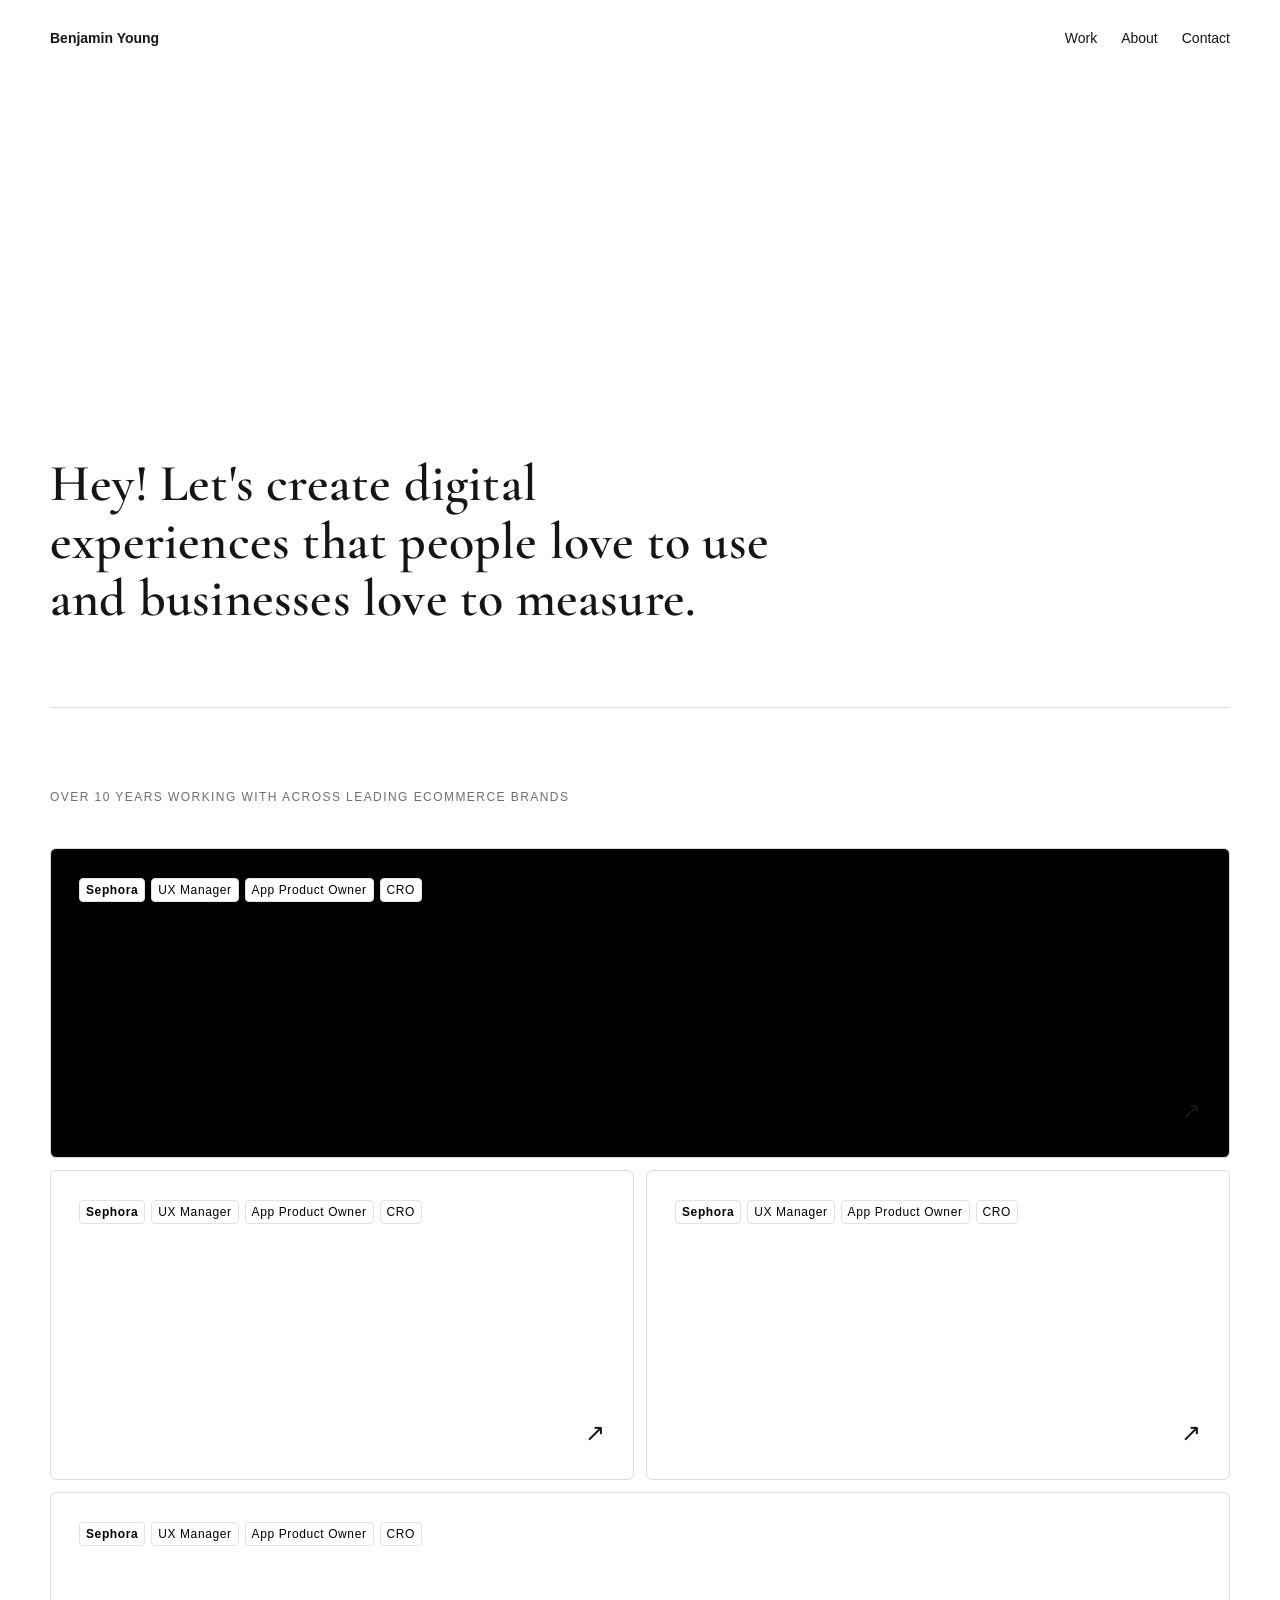
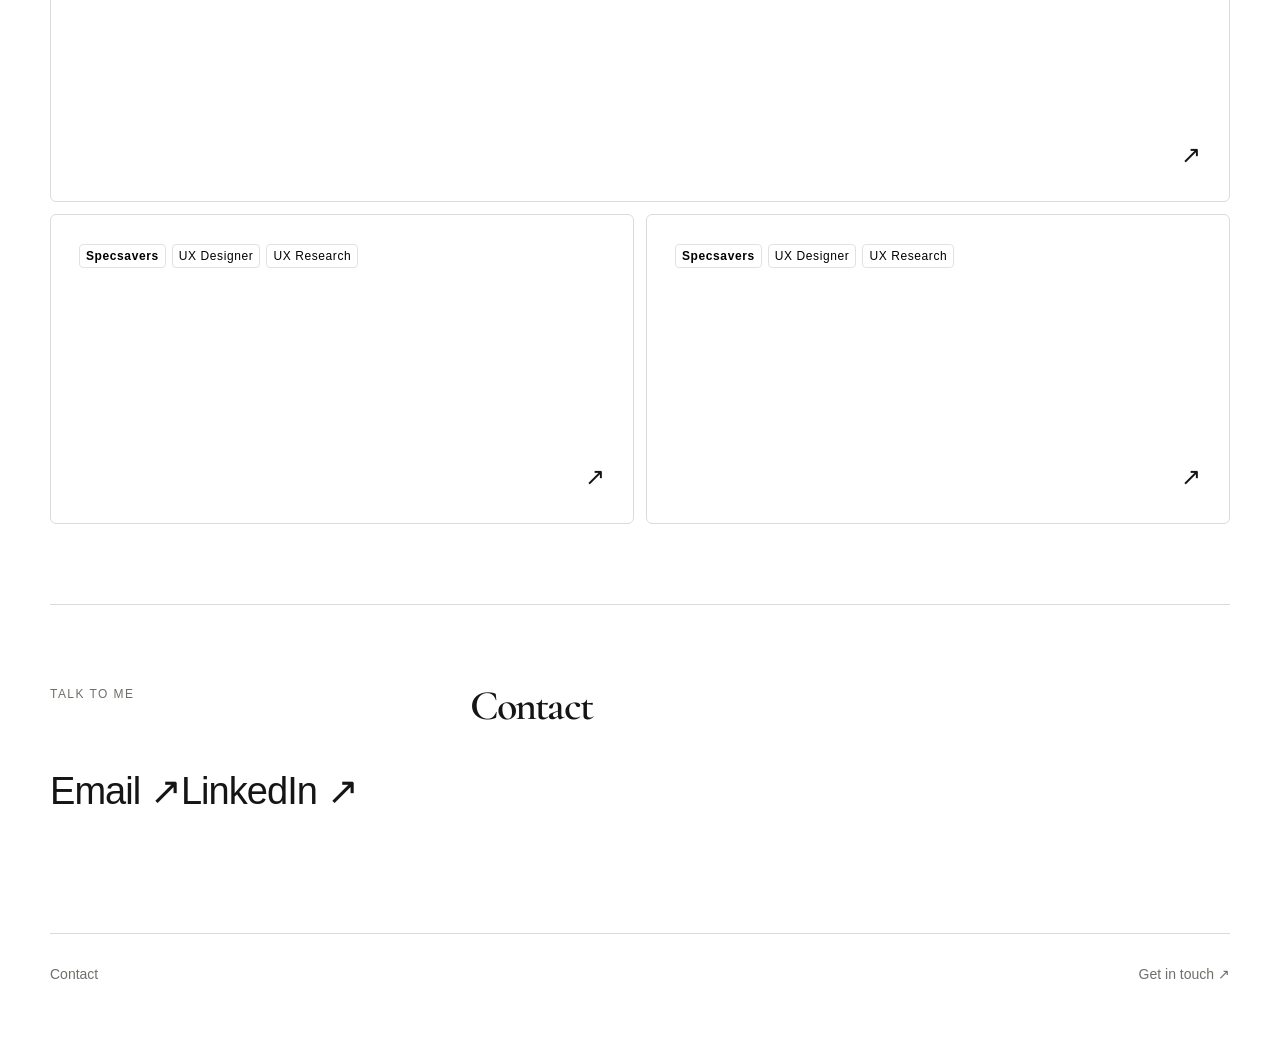
==== index.html @ 7ed9a042 "Update index.html" ====
<!doctype html>
<html lang="en">
<head>
<meta charset="utf-8">
<meta name="viewport" content="width=device-width, initial-scale=1">
<title>Benjamin Young — UX, Product & CRO</title>
<meta name="description" content="Benjamin Young — UX Manager, Product Owner and CRO practitioner.">

    <link rel="preconnect" href="https://fonts.googleapis.com">
<link rel="preconnect" href="https://fonts.gstatic.com" crossorigin>
<link href="https://fonts.googleapis.com/css2?family=Cormorant+Garamond:ital,wght@0,300;0,400;0,500;0,600;0,700;1,300;1,400;1,500;1,600;1,700&display=swap" rel="stylesheet">

<style>
:root { --bg:#ffffff; --text:#151515; --muted:#6f6f6a; --line:#dcdcd6; --max:1180px; }
* { box-sizing:border-box; }
html { scroll-behavior:smooth; }
body { margin:0; background:var(--bg); color:var(--text); font-family: Arial, sans-serif; line-height:1.5; }
a { color:inherit; text-decoration:none; }
a:hover { text-decoration:underline; text-underline-offset:4px; }
.wrap { width:min(calc(100% - 48px), var(--max)); margin:auto; }
nav { display:flex; justify-content:space-between; align-items:center; padding:28px 0; font-size:14px; }
nav .links { display:flex; gap:24px; }
.hero { min-height: 70vh; display: flex; align-items: flex-end; padding: 80px 0 80px; }
h1 {     font-family: "Cormorant Garamond", serif; font-size: clamp(52px, 9vw, 48px);
    line-height: 1.1;
    letter-spacing: 0.2px;
    font-weight: 600;
    max-width: 29ch; margin:0; }
.intro { margin-top:34px; max-width:620px; font-size:clamp(19px,2.2vw,27px); line-height:1.3; }
section { border-top:1px solid var(--line); padding:80px 0; }
.section-head { display:grid; grid-template-columns:1fr 2fr; gap:40px; margin-bottom:42px; }
    .section-head-intro { display:grid; grid-template-columns:1fr; gap:40px; margin-bottom:42px; }
.eyebrow { font-size:12px; text-transform:uppercase; letter-spacing:.12em; color:var(--muted); }
h2 { font-family: "Cormorant Garamond", serif; font-size:42px; line-height:1; letter-spacing:-.045em; margin:0; font-weight:600; }
.work {     display: grid; grid-template-columns: repeat(2,1fr); gap:12px;}

.work .card:nth-child(3n+1){
    grid-column: 1/ -1;
}

    .tags {display: flex;
    padding: 2px 6px;
    line-height: 18px;
    border-radius: 4px;
    align-items: center;
    letter-spacing: .6px;
    color: #000;
    border: 1px solid #e2e2e2;
    background-color: #fff;
              cursor: default;
    font-size: 12px;     display: inline-block;
    margin-right: 6px;}

    .tags.brand {font-weight:600;}
    .sephora-card {background-color:#000}
.card { min-height:310px; width:100%; border:1px solid var(--line); padding:28px; display:flex; flex-direction:column; justify-content:space-between; border-radius: 6px;transition:transform .2s ease; }
.card:hover { transform:translateY(-4px); text-decoration:none; }
.card h3 { font-size:30px; letter-spacing:-.03em; margin:0 0 10px; }
.card p { color:var(--muted); max-width:430px; margin:0; }
.arrow { font-size:24px; align-self:flex-end; }
.timeline { border-top:1px solid var(--line); }
.role { display:grid; grid-template-columns:1fr 2fr; gap:40px; padding:28px 0; border-bottom:1px solid var(--line); }
.role .dates { color:var(--muted); }
.role h3 { margin:0; font-size:24px; }
.role p { margin:5px 0 0; color:var(--muted); }
.about { max-width:780px; font-size:clamp(22px,3vw,38px); line-height:1.2; letter-spacing:-.025em; }
    .contact { max-width:780px; font-size:clamp(22px,3vw,38px); line-height:1.2; letter-spacing:-.025em; }
footer { border-top:1px solid var(--line); padding:30px 0 60px; display:flex; justify-content:space-between; color:var(--muted); font-size:14px; }
@media (max-width:700px) {

    .h1 {    font-size: clamp(42px, 9vw, 48px);
    line-height: 1.1;
    letter-spacing: 0.2px;
    font-weight: 600;
    max-width: 16ch;}
    
.wrap { width:min(calc(100% - 32px), var(--max)); }
nav .links { gap:12px; }
.hero { min-height:70vh; padding:70px 0 60px; }
.section-head, .role { grid-template-columns:1fr; gap:18px; }
.work { grid-template-columns:1fr; }
section { padding:60px 0; }
footer { display:block; }
}
</style>
</head>
<body>
<div class="wrap">
<nav>
<strong>Benjamin Young</strong>
<div class="links">
<a href="#work">Work</a>

<a href="/about">About</a>
    <a href="#contact">Contact</a>
</div>
</nav>

<main>
<header class="hero">
<div>
<h1>Hey! Let's create digital experiences that people love to use and businesses love to measure.</h1>
</div>
</header>

<section id="work">
<div class="section-head-intro">
<div class="eyebrow">Over 10 years working with across leading eCommerce brands</div>
</div>
<div class="work">
<a class="card sephora-card">
<div><span class="tags brand">Sephora</span><span class="tags">UX Manager</span><span class="tags">App Product Owner</span><span class="tags">CRO</span></div>
<span class="arrow">↗</span>
</a>
<a class="card">
<div><span class="tags brand">Sephora</span><span class="tags">UX Manager</span><span class="tags">App Product Owner</span><span class="tags">CRO</span></div>
<span class="arrow">↗</span>
</a>
<a class="card">
<div><span class="tags brand">Sephora</span><span class="tags">UX Manager</span><span class="tags">App Product Owner</span><span class="tags">CRO</span></div>
<span class="arrow">↗</span>
</a>
<a class="card">
<div><span class="tags brand">Sephora</span><span class="tags">UX Manager</span><span class="tags">App Product Owner</span><span class="tags">CRO</span></div>
<span class="arrow">↗</span>
</a>
    <a class="card">
<div><span class="tags brand">Specsavers</span><span class="tags">UX Designer</span><span class="tags">UX Research</span></div>
<span class="arrow">↗</span>
</a>
<a class="card">
<div><span class="tags brand">Specsavers</span><span class="tags">UX Designer</span><span class="tags">UX Research</span></div>
<span class="arrow">↗</span>
</a>
</div>
</section>



<section id="contact">
<div class="section-head">
<div class="eyebrow">Talk to me</div>
<h2>Contact</h2>
</div>
<p class="about"><a href="mailto:benjaminjamesmartyn@gmail.com">Email ↗</a><a href="https://www.linkedin.com/in/benjaminjamesyoung/">LinkedIn ↗</a></p></section>
</main>

<footer>
<span>Contact</span>
<span><a href="mailto:benjaminjamesmartyn@gmail.com">Get in touch ↗</a></span>
</footer>
</div>
</body>
</html>
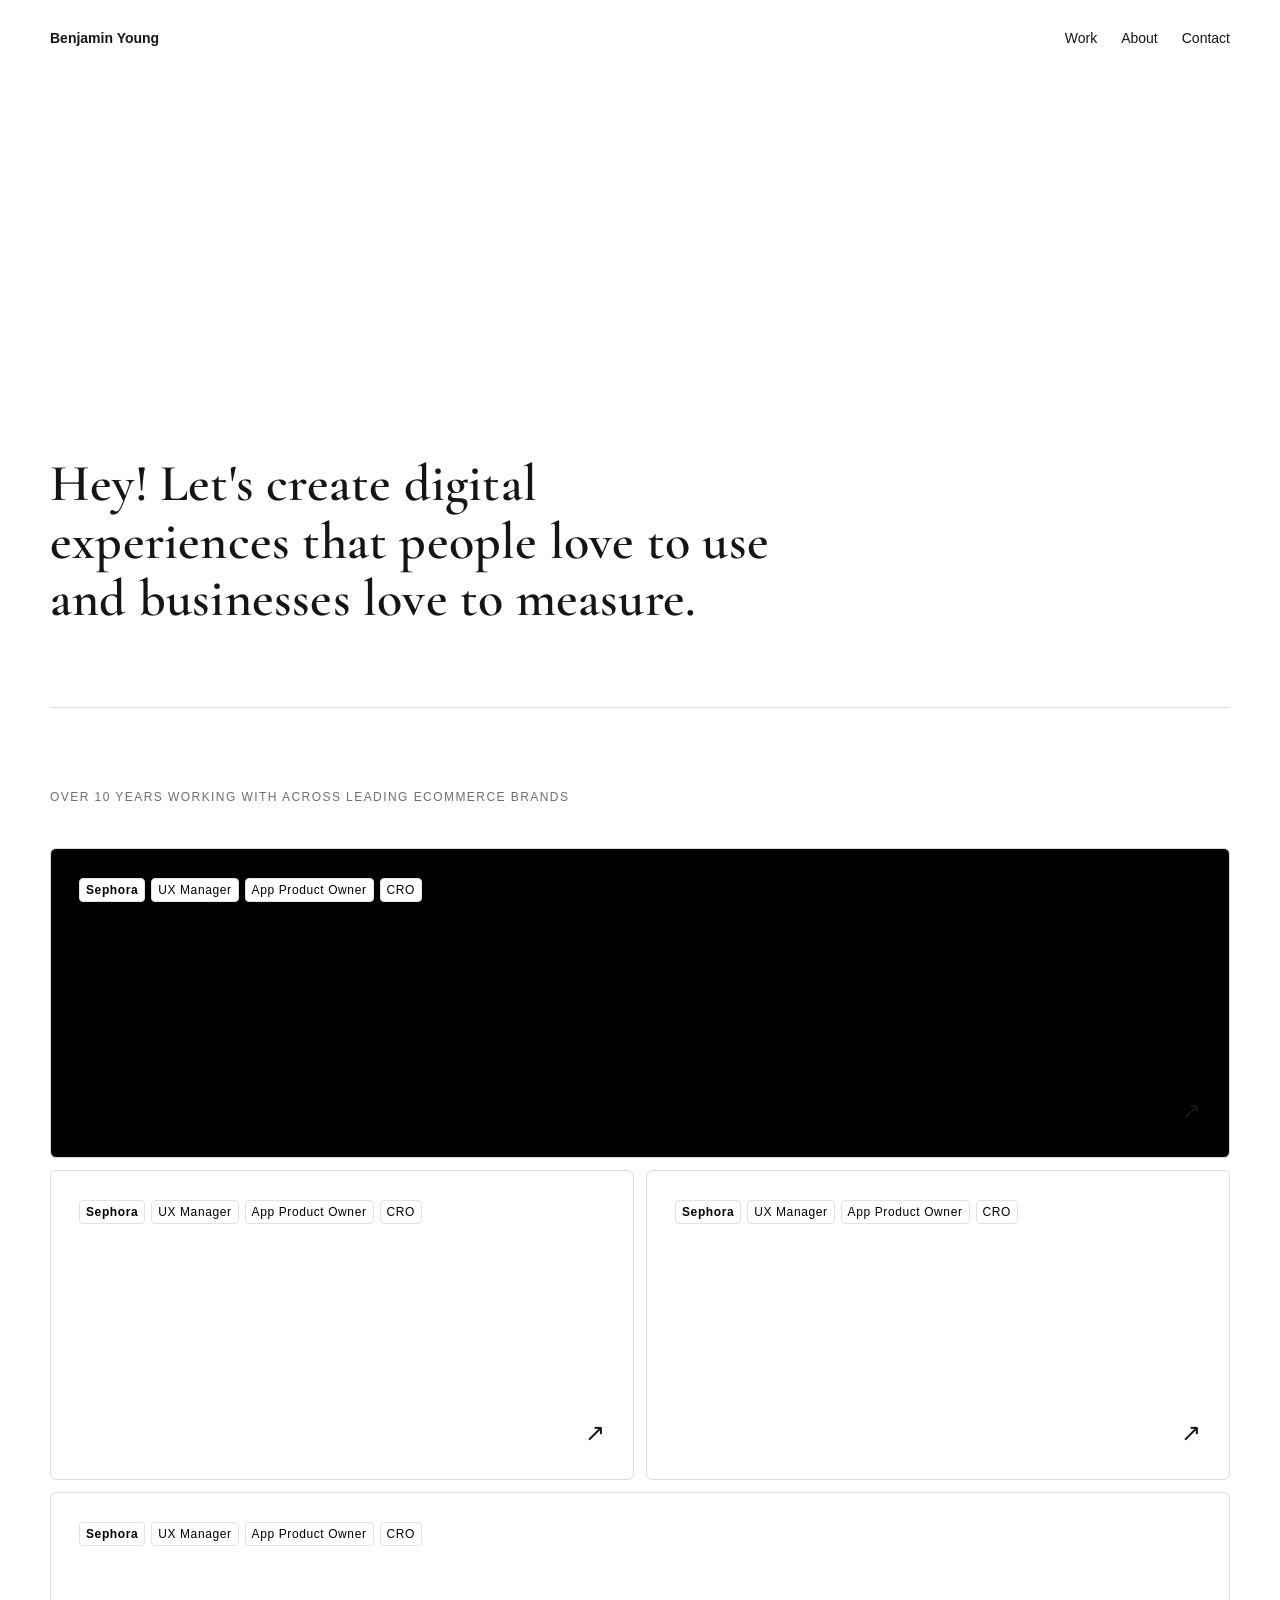
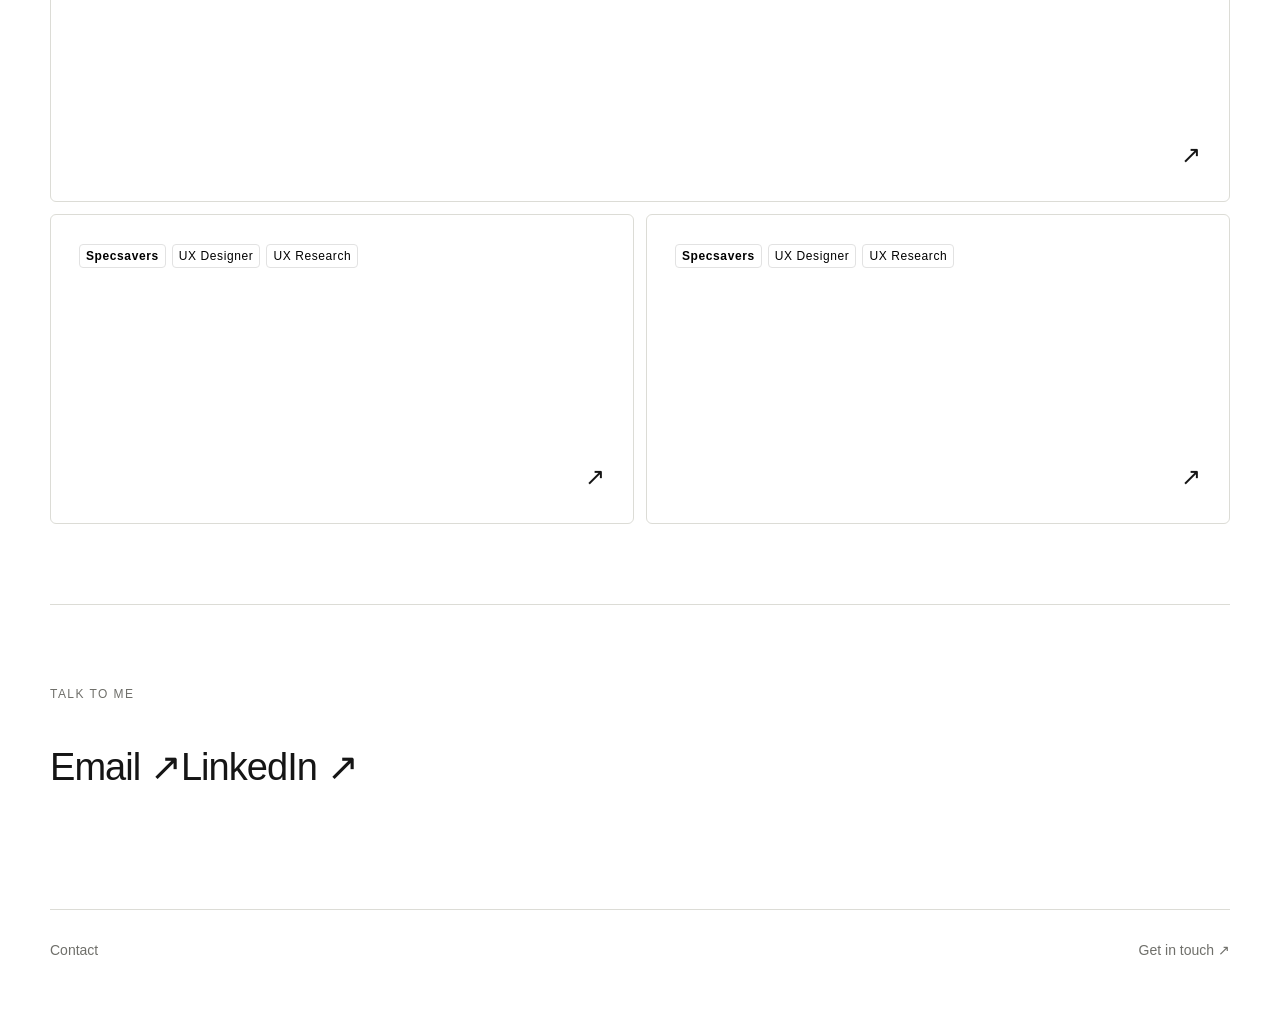
==== commit d6ef278e: "Update index.html" ====
--- a/index.html
+++ b/index.html
@@ -50,6 +50,8 @@
               cursor: default;
     font-size: 12px;     display: inline-block;
     margin-right: 6px;}
+
+    #contact > p {margin-right:20px;}
 
     .tags.brand {font-weight:600;}
     .sephora-card {background-color:#000}
@@ -140,7 +142,6 @@
 <section id="contact">
 <div class="section-head">
 <div class="eyebrow">Talk to me</div>
-<h2>Contact</h2>
 </div>
 <p class="about"><a href="mailto:benjaminjamesmartyn@gmail.com">Email ↗</a><a href="https://www.linkedin.com/in/benjaminjamesyoung/">LinkedIn ↗</a></p></section>
 </main>
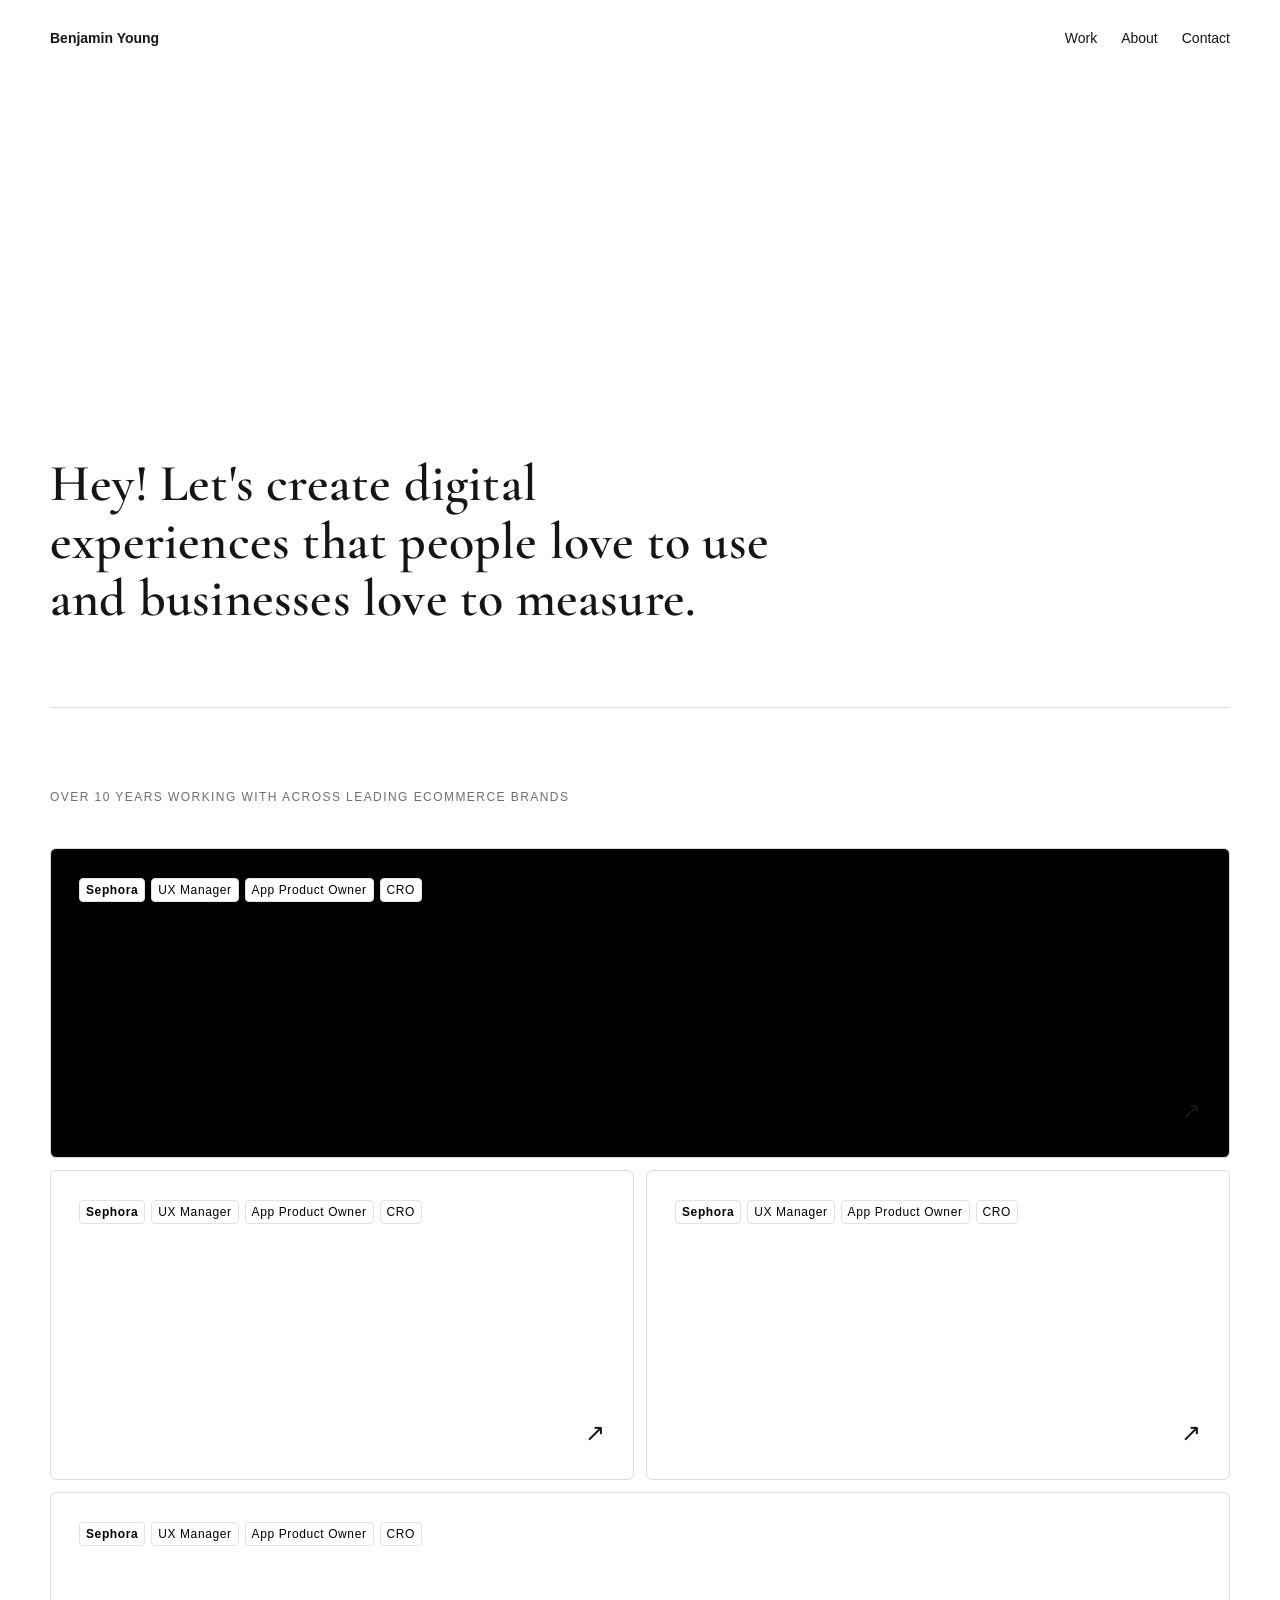
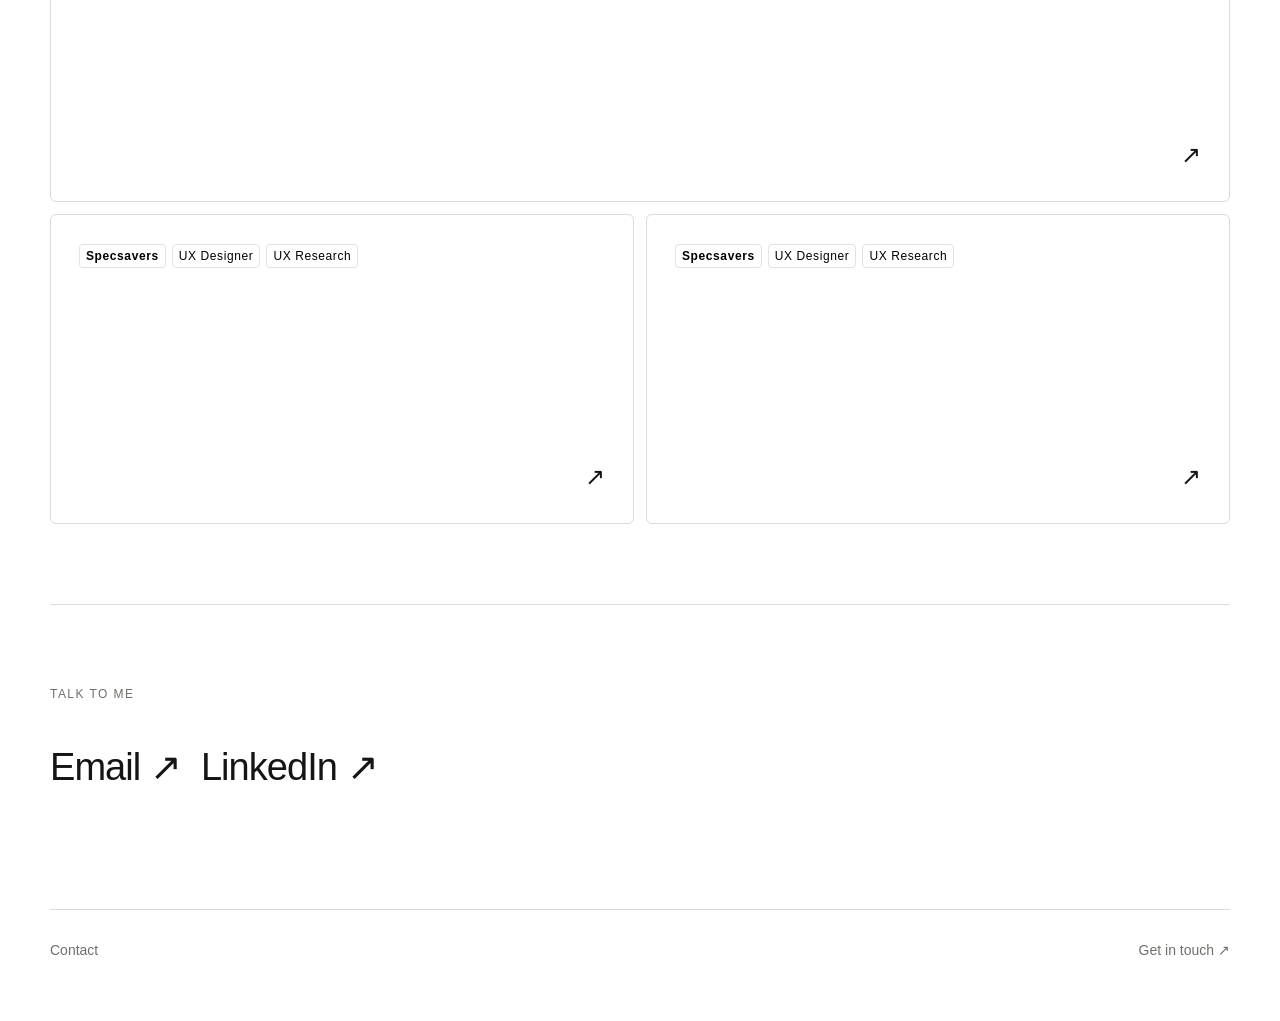
==== commit 4fd37f2b: "Update index.html" ====
--- a/index.html
+++ b/index.html
@@ -51,7 +51,7 @@
     font-size: 12px;     display: inline-block;
     margin-right: 6px;}
 
-    #contact > p {margin-right:20px;}
+    #contact > p > a {margin-right:20px;}
 
     .tags.brand {font-weight:600;}
     .sephora-card {background-color:#000}
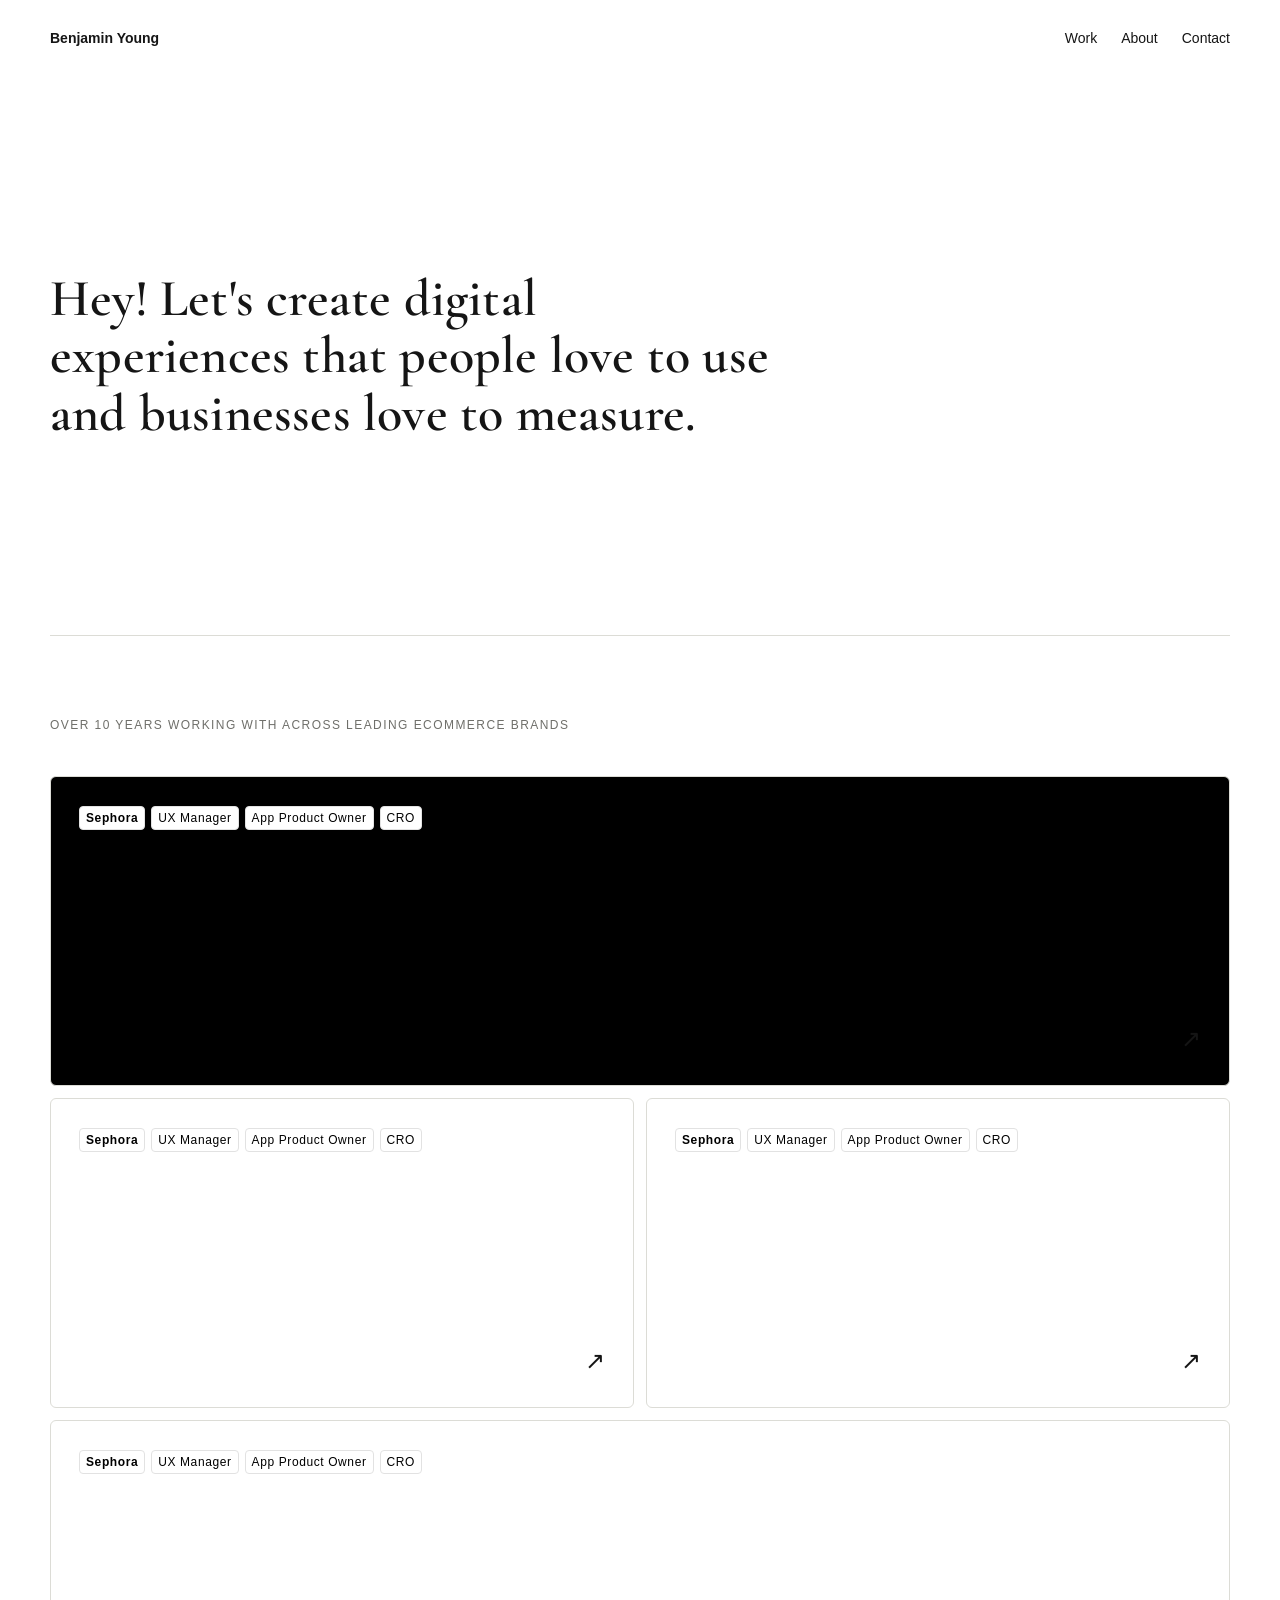
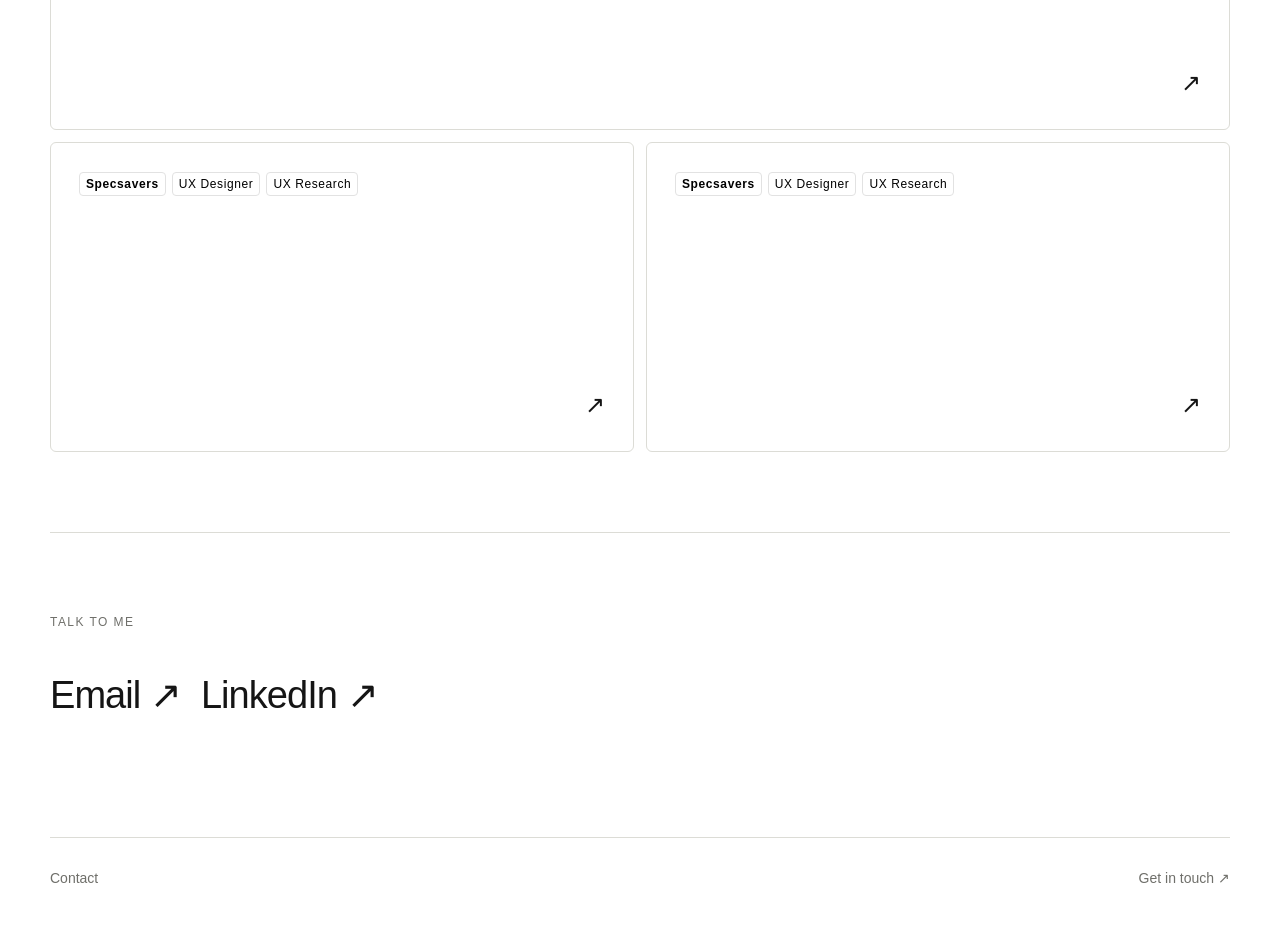
==== commit 41457422: "Update index.html" ====
--- a/index.html
+++ b/index.html
@@ -20,7 +20,7 @@
 .wrap { width:min(calc(100% - 48px), var(--max)); margin:auto; }
 nav { display:flex; justify-content:space-between; align-items:center; padding:28px 0; font-size:14px; }
 nav .links { display:flex; gap:24px; }
-.hero { min-height: 70vh; display: flex; align-items: flex-end; padding: 80px 0 80px; }
+.hero { min-height: 62vh; display: flex; align-items: center; padding: 80px 0 80px; }
 h1 {     font-family: "Cormorant Garamond", serif; font-size: clamp(52px, 9vw, 48px);
     line-height: 1.1;
     letter-spacing: 0.2px;
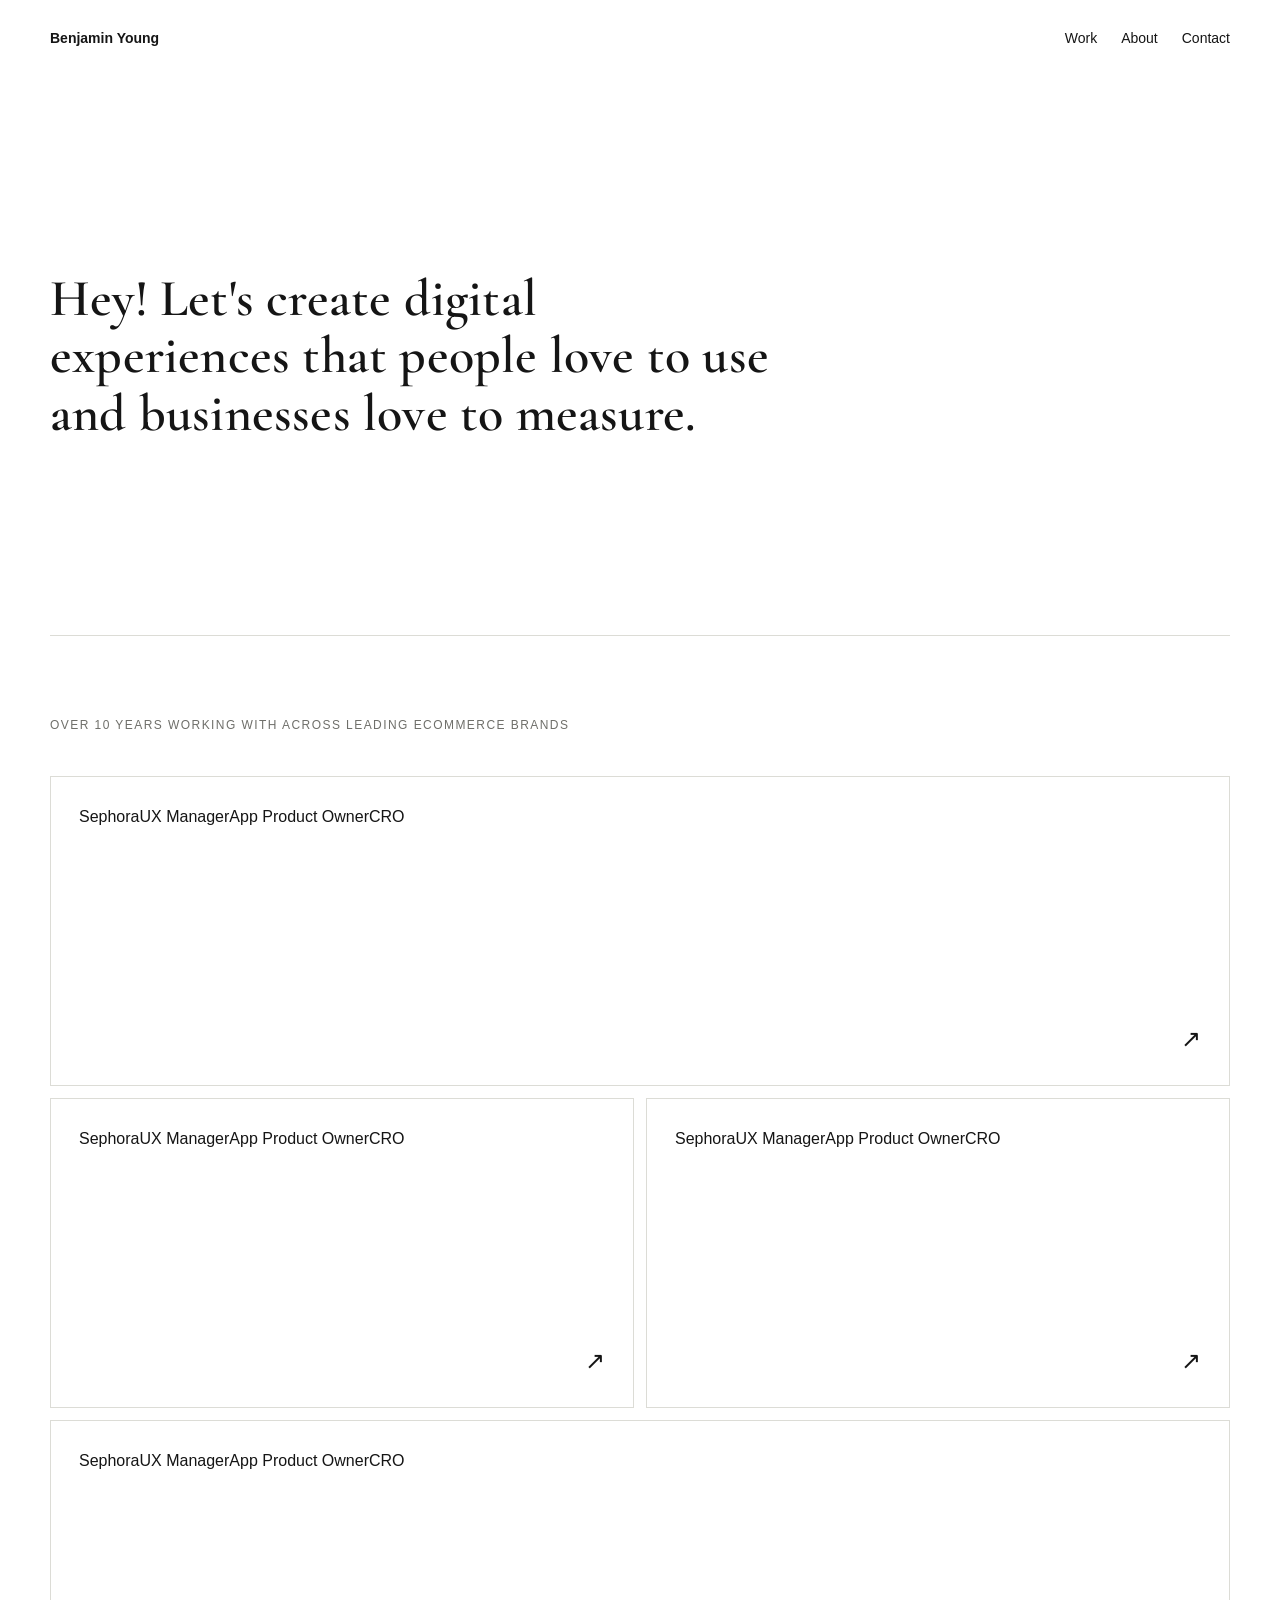
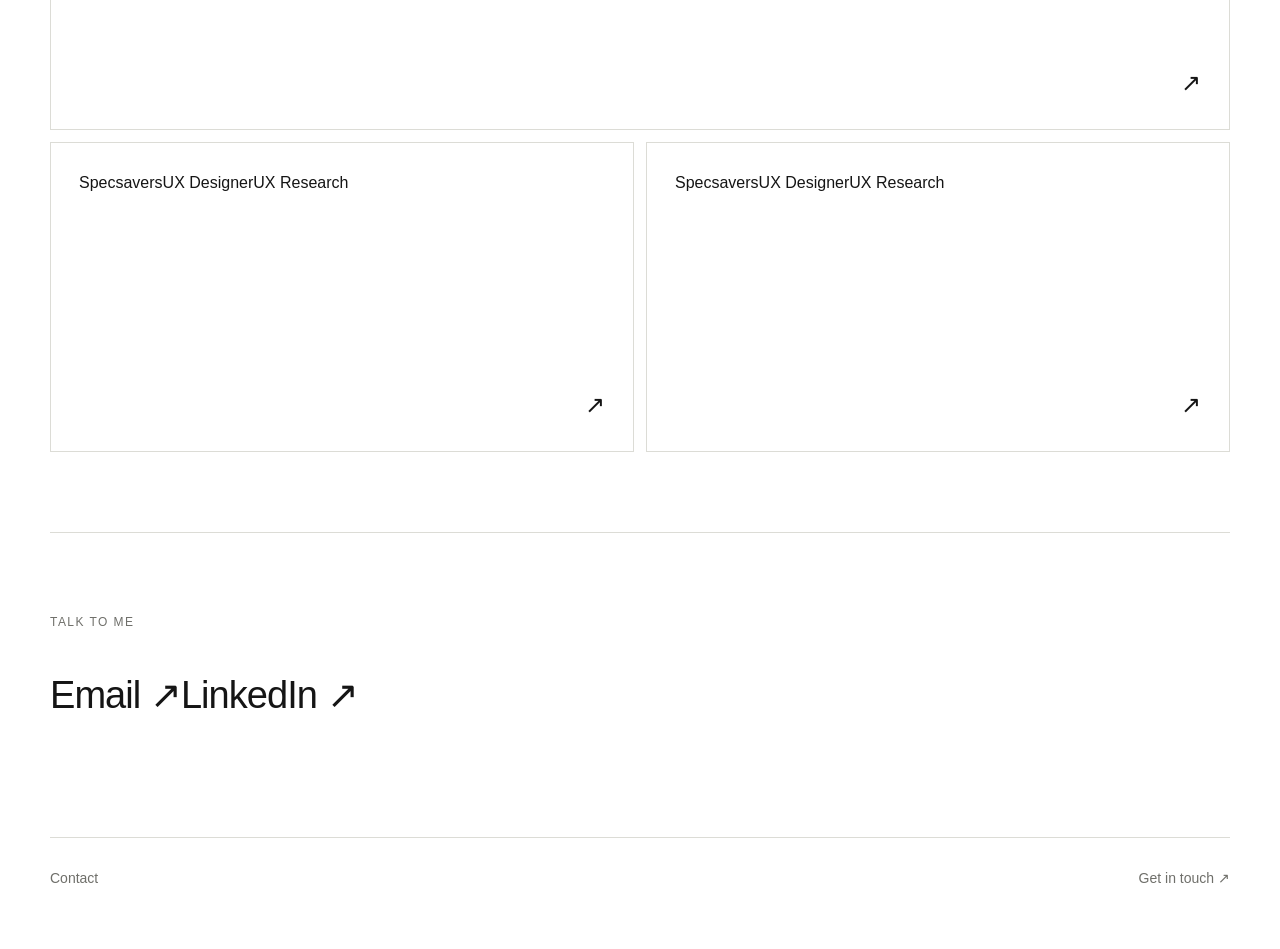
==== commit 8993dbd6: "Update index.html" ====
--- a/index.html
+++ b/index.html
@@ -9,82 +9,8 @@
     <link rel="preconnect" href="https://fonts.googleapis.com">
 <link rel="preconnect" href="https://fonts.gstatic.com" crossorigin>
 <link href="https://fonts.googleapis.com/css2?family=Cormorant+Garamond:ital,wght@0,300;0,400;0,500;0,600;0,700;1,300;1,400;1,500;1,600;1,700&display=swap" rel="stylesheet">
+<link rel="stylesheet" type="text/css" media="all" href="/css/main.css">
 
-<style>
-:root { --bg:#ffffff; --text:#151515; --muted:#6f6f6a; --line:#dcdcd6; --max:1180px; }
-* { box-sizing:border-box; }
-html { scroll-behavior:smooth; }
-body { margin:0; background:var(--bg); color:var(--text); font-family: Arial, sans-serif; line-height:1.5; }
-a { color:inherit; text-decoration:none; }
-a:hover { text-decoration:underline; text-underline-offset:4px; }
-.wrap { width:min(calc(100% - 48px), var(--max)); margin:auto; }
-nav { display:flex; justify-content:space-between; align-items:center; padding:28px 0; font-size:14px; }
-nav .links { display:flex; gap:24px; }
-.hero { min-height: 62vh; display: flex; align-items: center; padding: 80px 0 80px; }
-h1 {     font-family: "Cormorant Garamond", serif; font-size: clamp(52px, 9vw, 48px);
-    line-height: 1.1;
-    letter-spacing: 0.2px;
-    font-weight: 600;
-    max-width: 29ch; margin:0; }
-.intro { margin-top:34px; max-width:620px; font-size:clamp(19px,2.2vw,27px); line-height:1.3; }
-section { border-top:1px solid var(--line); padding:80px 0; }
-.section-head { display:grid; grid-template-columns:1fr 2fr; gap:40px; margin-bottom:42px; }
-    .section-head-intro { display:grid; grid-template-columns:1fr; gap:40px; margin-bottom:42px; }
-.eyebrow { font-size:12px; text-transform:uppercase; letter-spacing:.12em; color:var(--muted); }
-h2 { font-family: "Cormorant Garamond", serif; font-size:42px; line-height:1; letter-spacing:-.045em; margin:0; font-weight:600; }
-.work {     display: grid; grid-template-columns: repeat(2,1fr); gap:12px;}
-
-.work .card:nth-child(3n+1){
-    grid-column: 1/ -1;
-}
-
-    .tags {display: flex;
-    padding: 2px 6px;
-    line-height: 18px;
-    border-radius: 4px;
-    align-items: center;
-    letter-spacing: .6px;
-    color: #000;
-    border: 1px solid #e2e2e2;
-    background-color: #fff;
-              cursor: default;
-    font-size: 12px;     display: inline-block;
-    margin-right: 6px;}
-
-    #contact > p > a {margin-right:20px;}
-
-    .tags.brand {font-weight:600;}
-    .sephora-card {background-color:#000}
-.card { min-height:310px; width:100%; border:1px solid var(--line); padding:28px; display:flex; flex-direction:column; justify-content:space-between; border-radius: 6px;transition:transform .2s ease; }
-.card:hover { transform:translateY(-4px); text-decoration:none; }
-.card h3 { font-size:30px; letter-spacing:-.03em; margin:0 0 10px; }
-.card p { color:var(--muted); max-width:430px; margin:0; }
-.arrow { font-size:24px; align-self:flex-end; }
-.timeline { border-top:1px solid var(--line); }
-.role { display:grid; grid-template-columns:1fr 2fr; gap:40px; padding:28px 0; border-bottom:1px solid var(--line); }
-.role .dates { color:var(--muted); }
-.role h3 { margin:0; font-size:24px; }
-.role p { margin:5px 0 0; color:var(--muted); }
-.about { max-width:780px; font-size:clamp(22px,3vw,38px); line-height:1.2; letter-spacing:-.025em; }
-    .contact { max-width:780px; font-size:clamp(22px,3vw,38px); line-height:1.2; letter-spacing:-.025em; }
-footer { border-top:1px solid var(--line); padding:30px 0 60px; display:flex; justify-content:space-between; color:var(--muted); font-size:14px; }
-@media (max-width:700px) {
-
-    .h1 {    font-size: clamp(42px, 9vw, 48px);
-    line-height: 1.1;
-    letter-spacing: 0.2px;
-    font-weight: 600;
-    max-width: 16ch;}
-    
-.wrap { width:min(calc(100% - 32px), var(--max)); }
-nav .links { gap:12px; }
-.hero { min-height:70vh; padding:70px 0 60px; }
-.section-head, .role { grid-template-columns:1fr; gap:18px; }
-.work { grid-template-columns:1fr; }
-section { padding:60px 0; }
-footer { display:block; }
-}
-</style>
 </head>
 <body>
 <div class="wrap">
@@ -110,7 +36,7 @@
 <div class="eyebrow">Over 10 years working with across leading eCommerce brands</div>
 </div>
 <div class="work">
-<a class="card sephora-card">
+<a class="card sephora-card" href="/work/sephora-mysephora.html">
 <div><span class="tags brand">Sephora</span><span class="tags">UX Manager</span><span class="tags">App Product Owner</span><span class="tags">CRO</span></div>
 <span class="arrow">↗</span>
 </a>
--- a/css/main.css
+++ b/css/main.css
@@ -0,0 +1,338 @@
+:root { --bg:#ffffff; --text:#151515; --muted:#6f6f6a; --line:#dcdcd6; --max:1180px; }
+* { box-sizing:border-box; }
+html { scroll-behavior:smooth; }
+body { margin:0; background:var(--bg); color:var(--text); font-family: Arial, sans-serif; line-height:1.5; }
+a { color:inherit; text-decoration:none; }
+a:hover { text-decoration:underline; text-underline-offset:4px; }
+.wrap { width:min(calc(100% - 48px), var(--max)); margin:auto; }
+nav { display:flex; justify-content:space-between; align-items:center; padding:28px 0; font-size:14px; }
+nav .links { display:flex; gap:24px; }
+.hero { min-height: 62vh; display: flex; align-items: center; padding: 80px 0 80px; }
+h1 {     font-family: "Cormorant Garamond", serif; font-size: clamp(52px, 9vw, 48px);
+    line-height: 1.1;
+    letter-spacing: 0.2px;
+    font-weight: 600;
+    max-width: 29ch; margin:0; }
+.intro { margin-top:34px; max-width:620px; font-size:clamp(19px,2.2vw,27px); line-height:1.3; }
+section { border-top:1px solid var(--line); padding:80px 0; }
+.section-head { display:grid; grid-template-columns:1fr 2fr; gap:40px; margin-bottom:42px; }
+    .section-head-intro { display:grid; grid-template-columns:1fr; gap:40px; margin-bottom:42px; }
+.eyebrow { font-size:12px; text-transform:uppercase; letter-spacing:.12em; color:var(--muted); }
+h2 { font-family: "Cormorant Garamond", serif; font-size:42px; line-height:1; letter-spacing:-.045em; margin:0; font-weight:600; }
+    /* =========================================
+   PHOTO GRID
+========================================= */
+
+.photo-grid {
+  display: grid;
+  grid-template-columns: repeat(8, 1fr);
+  gap: 16px;
+  align-items: start;
+}
+
+
+/* =========================================
+   PHOTO ITEM
+========================================= */
+
+.photo-item {
+  grid-column: span 4;
+  margin: 0;
+  min-width: 0;
+}
+
+
+/* Larger feature images */
+
+.photo-item:nth-child(3n + 1) {
+  grid-column: span 4;
+}
+
+
+/* =========================================
+   IMAGE
+========================================= */
+
+.photo-image {
+  width: 100%;
+  overflow: hidden;
+  background: var(--surface);
+}
+
+.photo-image img {
+  display: block;
+  width: 100%;
+  height: auto;
+  transition: transform .5s ease;
+}
+
+
+/* Subtle interaction */
+
+.photo-item:hover .photo-image img {
+  transform: scale(1.02);
+}
+
+
+/* =========================================
+   CAPTION
+========================================= */
+
+.photo-item--caption {
+  display: grid;
+  grid-template-columns: 7fr 1fr;
+  gap: 16px;
+  align-items: start;
+}
+
+
+/*
+   The image takes 7/8
+   The caption takes 1/8
+*/
+
+.photo-item--caption .photo-image {
+  grid-column: 1;
+}
+
+.photo-item--caption figcaption {
+  grid-column: 2;
+}
+
+
+/* Caption typography */
+
+.photo-number {
+  display: block;
+  margin-bottom: 12px;
+
+  font-size: 10px;
+  letter-spacing: .1em;
+  color: var(--muted);
+}
+
+.photo-item--caption figcaption p {
+  margin: 0;
+
+  font-size: 12px;
+  line-height: 1.4;
+  color: var(--muted);
+}
+
+
+/* =========================================
+   VARIED IMAGE PROPORTIONS
+========================================= */
+
+.photo-item:nth-child(2) .photo-image {
+  aspect-ratio: 4 / 5;
+}
+
+.photo-item:nth-child(3) .photo-image {
+  aspect-ratio: 3 / 4;
+}
+
+.photo-item:nth-child(4) .photo-image {
+  aspect-ratio: 4 / 3;
+}
+
+.photo-item:nth-child(5) .photo-image {
+  aspect-ratio: 1 / 1;
+}
+
+.photo-item:nth-child(6) .photo-image {
+  aspect-ratio: 3 / 4;
+}
+
+
+/* =========================================
+   TABLET
+========================================= */
+
+@media (max-width: 900px) {
+
+  .photo-grid {
+    grid-template-columns: repeat(4, 1fr);
+  }
+
+  .photo-item {
+    grid-column: span 2;
+  }
+
+  .photo-item:nth-child(3n + 1) {
+    grid-column: span 4;
+  }
+
+}
+
+
+/* =========================================
+   MOBILE
+========================================= */
+
+@media (max-width: 600px) {
+
+  .photo-grid {
+    grid-template-columns: repeat(2, 1fr);
+    gap: 10px;
+  }
+
+  .photo-item,
+  .photo-item:nth-child(3n + 1) {
+    grid-column: span 2;
+  }
+
+
+  /*
+     On mobile the caption moves underneath
+     the image rather than sitting beside it.
+  */
+
+  .photo-item--caption {
+    display: block;
+  }
+
+  .photo-item--caption figcaption {
+    display: flex;
+    gap: 12px;
+    margin-top: 10px;
+  }
+
+  .photo-number {
+    margin: 0;
+    flex-shrink: 0;
+  }
+
+  .photo-item--caption figcaption p {
+    max-width: 250px;
+  }
+
+}
+.work {     display: grid; grid-template-columns: repeat(2,1fr); gap:12px;}
+
+.work .card:nth-child(3n+1){
+    grid-column: 1/ -1;
+}
+
+    .button {    background: #FFF;
+    border: 2px solid #000 !important;
+    font-weight: bold;
+    border-radius: 8px;
+    width: 95%;
+    padding: 6px 0 4px 0;
+    text-align: center;
+    font-size: 15px;
+                display: inline-block;
+    vertical-align: middle;
+    box-sizing: border-box;
+                cursor: pointer;
+    white-space: nowrap;
+    color: #000;}
+
+    
+
+    /* POLAROID GRID */
+
+.polaroid-grid {
+display: grid;
+grid-template-columns: repeat(5, 1fr);
+gap: 16px;
+    margin-top:30px;
+}
+
+
+/* POLAROID */
+
+.polaroid {
+background: #fff;
+padding: 10px 10px 18px;
+border: 1px solid var(--line);
+        border-radius: 6px;
+}
+
+.polaroid-image {
+aspect-ratio: 1 / 1.15;
+overflow: hidden;
+}
+
+.polaroid-image img {
+width: 100%;
+height: 100%;
+display: block;
+object-fit: cover;
+}
+
+.polaroid-caption {
+padding: 14px 4px 0;
+        display: flex;
+    align-items: stretch;
+    height: 120px;
+    flex-direction: column;
+    justify-content: space-between;
+}
+
+.polaroid-caption h3 {
+margin: 0 0 4px;
+font-size: 14px;
+letter-spacing: .04em;
+}
+
+.polaroid-caption p {
+margin: 0;
+font-size: 13px;
+line-height: 1.4;
+color: var(--muted);
+}
+.card { min-height:310px; width:100%; border:1px solid var(--line); padding:28px; display:flex; flex-direction:column; justify-content:space-between; background:#fff; transition:transform .2s ease; }
+.card:hover { transform:translateY(-4px); text-decoration:none; }
+.card h3 { font-size:30px; letter-spacing:-.03em; margin:0 0 10px; }
+.card p { color:var(--muted); max-width:430px; margin:0; }
+.arrow { font-size:24px; align-self:flex-end; }
+.timeline { border-top:1px solid var(--line); }
+.role { display:grid; grid-template-columns:1fr 2fr; gap:40px; padding:28px 0; border-bottom:1px solid var(--line); }
+.role .dates { color:var(--muted); }
+.role h3 { margin:0; font-size:24px; }
+.role p { margin:5px 0 0; color:var(--muted); }
+.about { max-width:780px; font-size:clamp(22px,3vw,38px); line-height:1.2; letter-spacing:-.025em; }
+footer { border-top:1px solid var(--line); padding:30px 0 60px; display:flex; justify-content:space-between; color:var(--muted); font-size:14px; }
+@media (max-width:700px) {
+
+    .polaroid-grid {
+    display: grid;
+    grid-template-columns: repeat(2, 1fr);}
+    
+.wrap { width:min(calc(100% - 32px), var(--max)); }
+nav .links { gap:12px; }
+.hero { min-height:70vh; padding:70px 0 60px; }
+.section-head, .role { grid-template-columns:1fr; gap:18px; }
+.work { grid-template-columns:1fr; }
+  
+section { padding:60px 0; }
+footer { display:block; }
+
+  about-life {
+padding: 120px 40px;
+}
+
+.about-intro {
+max-width: 600px;
+margin-bottom: 56px;
+}
+
+.eyebrow {
+margin-bottom: 12px;
+font-size: 12px;
+letter-spacing: .12em;
+text-transform: uppercase;
+}
+
+.about-intro h2 {
+margin: 0;
+font-size: clamp(36px, 4vw, 64px);
+line-height: .95;
+letter-spacing: -.04em;
+}
+
+
+
+}
